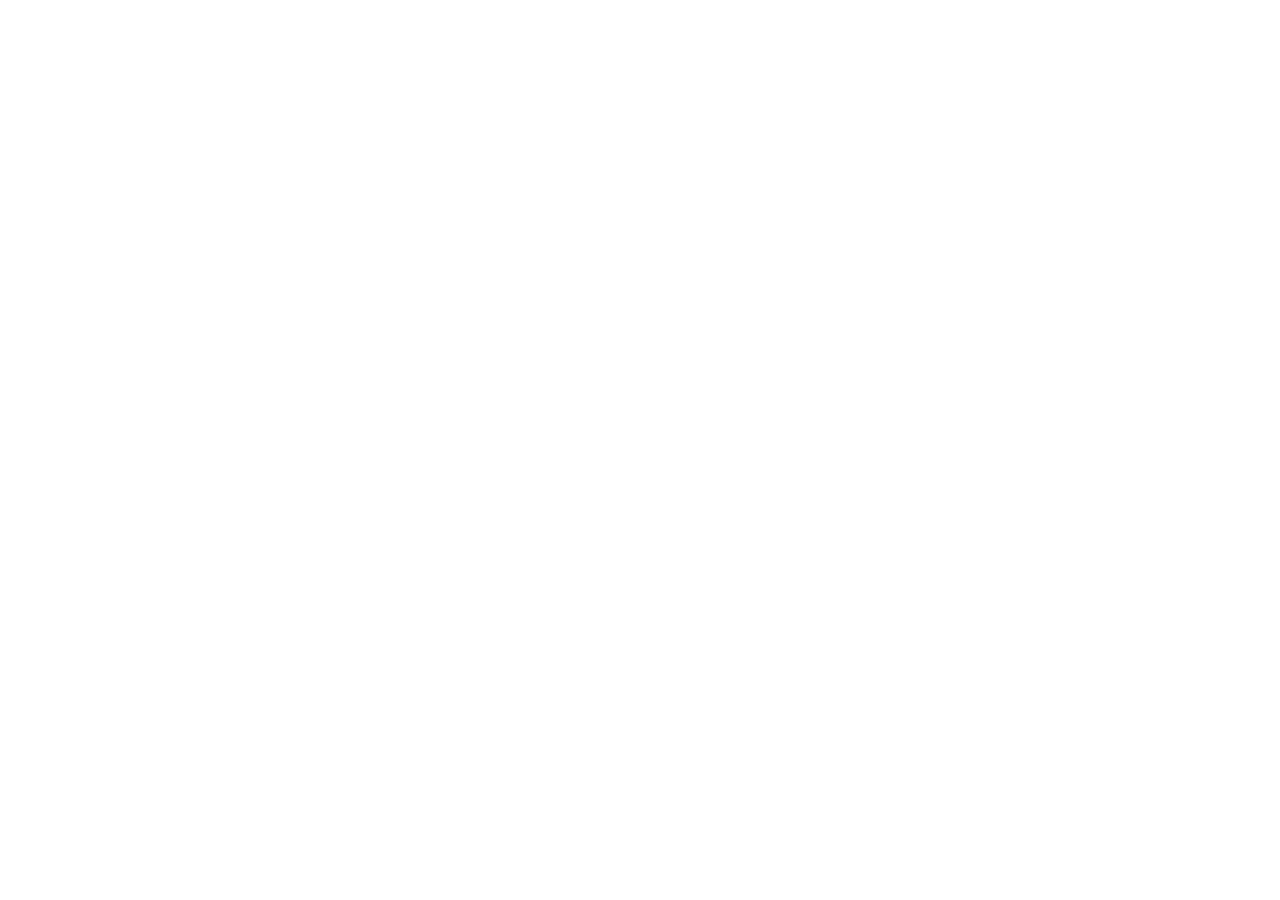
==== index.html @ b5be81a1 "Logo Agregado" ====
<!DOCTYPE html>
<html lang="en">
<head>
    <meta charset="UTF-8">
    <meta name="viewport" content="width=device-width, initial-scale=1.0">
    <title>Inicio</title>
</head>
<body>
    
</body>
</html>
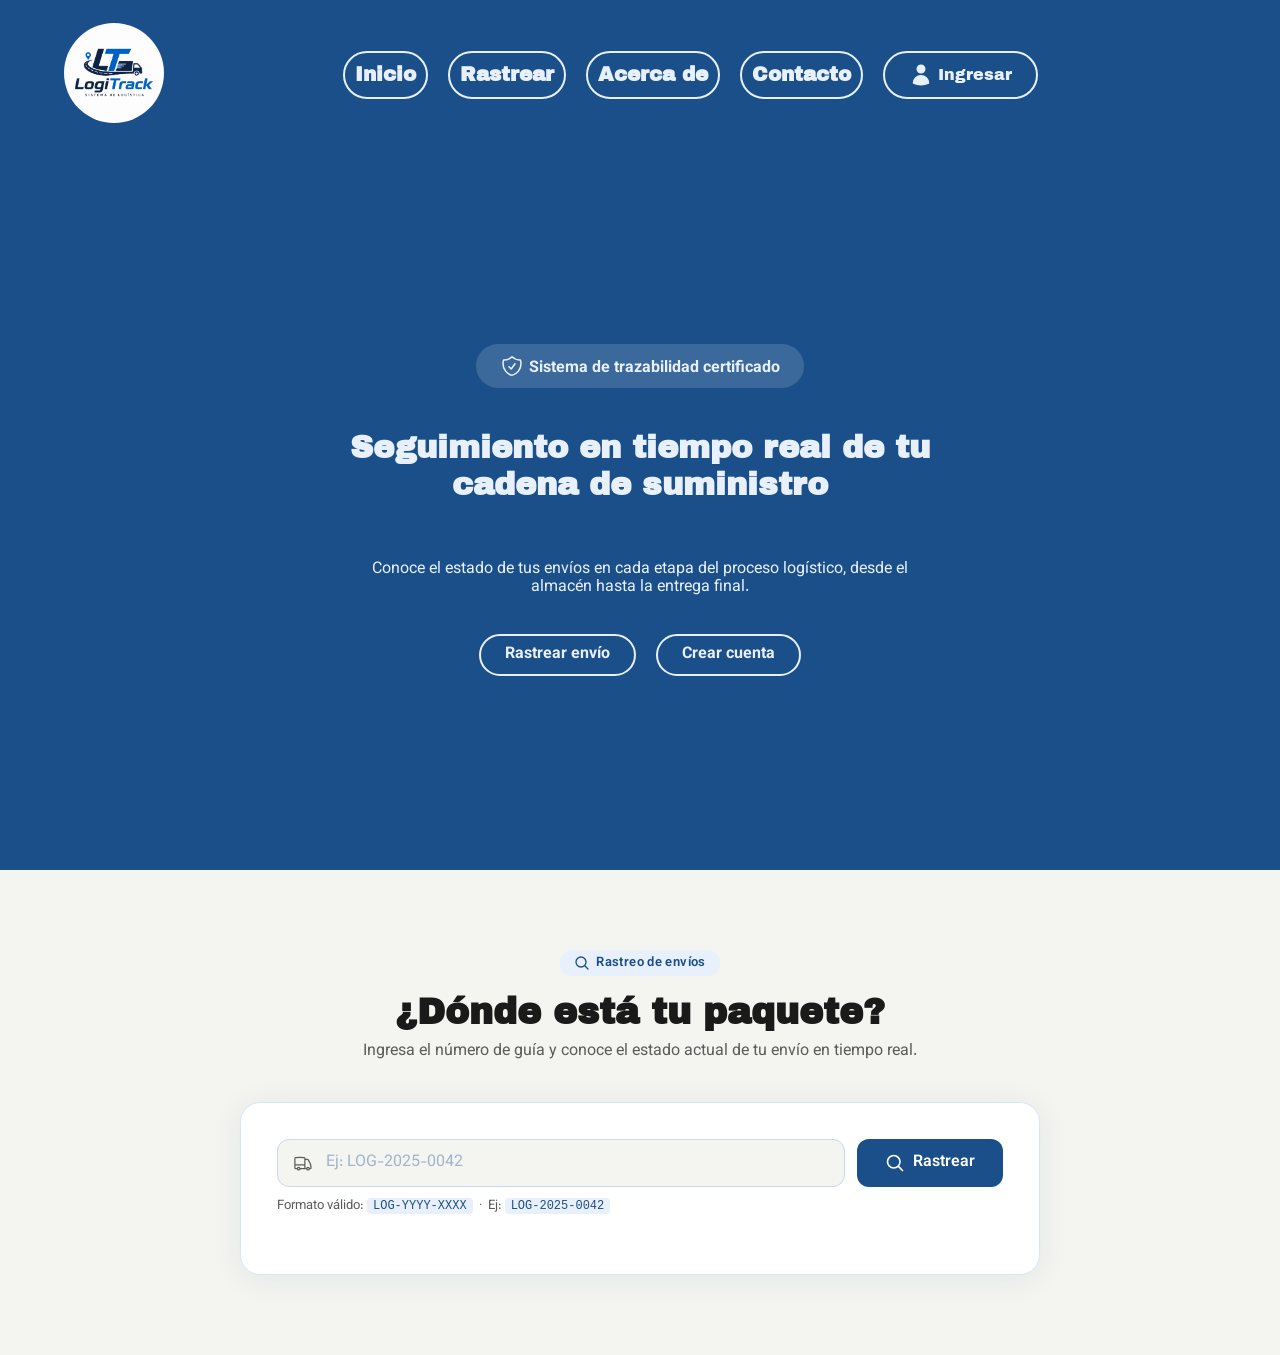
==== commit 17929ad1: "version 1.0" ====
--- a/index.html
+++ b/index.html
@@ -3,9 +3,130 @@
 <head>
     <meta charset="UTF-8">
     <meta name="viewport" content="width=device-width, initial-scale=1.0">
-    <title>Inicio</title>
+    <link rel="stylesheet" href="css/Normalize.css">
+    <link rel="stylesheet" href="css/style.css">
+    <link rel="icon" href="img/logo-logitrack.png" type="image/png">
+    <link rel="preconnect" href="https://fonts.googleapis.com">
+    <link rel="preconnect" href="https://fonts.gstatic.com" crossorigin>
+    <link href="https://fonts.googleapis.com/css2?family=Archivo+Black&family=Vazirmatn:wght@100..900&display=swap" rel="stylesheet">
+    <title>Logitrack- Sistema de Rastreo</title>
 </head>
 <body>
-    
+    <header>
+        <a href="index.html"><img src="img/logo-logitrack.png" alt="Logo" class="logo"></a>
+        <nav class="nav">
+            <a class="item" href="index.html">Inicio</a>
+            <a class="item" href="#rastrear">Rastrear</a>
+            <a class="item" href="#">Acerca de</a>
+            <a class="item" href="#">Contacto</a>
+            <div class="login">
+                <svg xmlns="http://www.w3.org/2000/svg" fill="none" viewBox="0 0 24 24" stroke-width="1.5" stroke="currentColor" class="size-6">
+                    <path stroke-linecap="round" stroke-linejoin="round" d="M15.75 6a3.75 3.75 0 1 1-7.5 0 3.75 3.75 0 0 1 7.5 0ZM4.501 20.118a7.5 7.5 0 0 1 14.998 0A17.933 17.933 0 0 1 12 21.75c-2.676 0-5.216-.584-7.499-1.632Z" />
+                </svg>
+                <a alt="Ingresar" href="login.html">Ingresar</a>
+            </div>
+        </nav>
+    </header>
+    <section class="hero">
+        <div class="hero-content">
+            <div class="cert">
+                <svg xmlns="http://www.w3.org/2000/svg" fill="none" viewBox="0 0 24 24" stroke-width="1.5" stroke="currentColor" class="size-6">
+                    <path stroke-linecap="round" stroke-linejoin="round" d="M9 12.75 11.25 15 15 9.75m-3-7.036A11.959 11.959 0 0 1 3.598 6 11.99 11.99 0 0 0 3 9.749c0 5.592 3.824 10.29 9 11.623 5.176-1.332 9-6.03 9-11.622 0-1.31-.21-2.571-.598-3.751h-.152c-3.196 0-6.1-1.248-8.25-3.285Z" />
+                </svg>
+                <p>Sistema de trazabilidad certificado</p>
+            </div>
+            <h1>Seguimiento en tiempo real de tu cadena de suministro</h1>
+            <p>Conoce el estado de tus envíos en cada etapa del proceso logístico, desde el almacén hasta la entrega final.</p>
+            <div class="btn-container">
+                <a href="#rastrear" class="btn">Rastrear envío</a>
+                <a href="login.html" class="btn">Crear cuenta</a>
+            </div>
+        </div>
+    </section>
+    <main>
+        <section>
+            
+        </section>
+        <section class="rastreo" id="rastrear" aria-label="Rastreo de envíos">
+            <div class="rastreo-inner">
+                <div class="rastreo-header">
+                    <div class="rastreo-eyebrow">
+                        <svg xmlns="http://www.w3.org/2000/svg" fill="none" viewBox="0 0 24 24" stroke-width="2" stroke="currentColor" aria-hidden="true">
+                            <path stroke-linecap="round" stroke-linejoin="round" d="m21 21-5.197-5.197m0 0A7.5 7.5 0 1 0 5.196 5.196a7.5 7.5 0 0 0 10.607 10.607Z" />
+                        </svg>
+                        Rastreo de envíos
+                    </div>
+                    <h2>¿Dónde está tu paquete?</h2>
+                    <p>Ingresa el número de guía y conoce el estado actual de tu envío en tiempo real.</p>
+                </div>
+
+                <div class="rastreo-card">
+                    <div class="msg-error" id="msg-error" role="alert" aria-live="polite">
+                        <svg xmlns="http://www.w3.org/2000/svg" fill="none" viewBox="0 0 24 24" stroke-width="2" stroke="currentColor" aria-hidden="true">
+                            <path stroke-linecap="round" stroke-linejoin="round" d="M12 9v3.75m-9.303 3.376c-.866 1.5.217 3.374 1.948 3.374h14.71c1.73 0 2.813-1.874 1.948-3.374L13.949 3.378c-.866-1.5-3.032-1.5-3.898 0L2.697 16.126ZM12 15.75h.007v.008H12v-.008Z" />
+                        </svg>
+                        <span id="msg-error-texto">Por favor ingresa un número de guía válido.</span>
+                    </div>
+ 
+                    <div class="search-bar" role="search">
+                        <div class="search-input-wrap">
+                            <svg xmlns="http://www.w3.org/2000/svg" fill="none" viewBox="0 0 24 24" stroke-width="1.5" stroke="currentColor" aria-hidden="true">
+                                <path stroke-linecap="round" stroke-linejoin="round" d="M8.25 18.75a1.5 1.5 0 0 1-3 0m3 0a1.5 1.5 0 0 0-3 0m3 0h6m-9 0H3.375a1.125 1.125 0 0 1-1.125-1.125V14.25m17.25 4.5a1.5 1.5 0 0 1-3 0m3 0a1.5 1.5 0 0 0-3 0m3 0h1.125c.621 0 1.129-.504 1.09-1.124a17.902 17.902 0 0 0-3.213-9.193 2.056 2.056 0 0 0-1.58-.86H14.25M16.5 18.75h-2.25m0-11.177v-.958c0-.568-.422-1.048-.987-1.106a48.554 48.554 0 0 0-10.026 0 1.106 1.106 0 0 0-.987 1.106v7.635m12-6.677v6.677m0 4.5v-4.5m0 0h-12" />
+                            </svg>
+                            <input
+                                type="text"
+                                class="search-input"
+                                id="input-guia"
+                                placeholder="Ej: LOG-2025-0042"
+                                maxlength="20"
+                                autocomplete="off"
+                                aria-label="Número de guía"
+                            >
+                        </div>
+                        <button class="btn-rastrear" id="btn-rastrear" onclick="rastrearEnvio()">
+                            <svg xmlns="http://www.w3.org/2000/svg" fill="none" viewBox="0 0 24 24" stroke-width="2" stroke="currentColor" aria-hidden="true">
+                                <path stroke-linecap="round" stroke-linejoin="round" d="m21 21-5.197-5.197m0 0A7.5 7.5 0 1 0 5.196 5.196a7.5 7.5 0 0 0 10.607 10.607Z" />
+                            </svg>
+                            Rastrear
+                        </button>
+                    </div>
+ 
+                    <p class="search-hint">
+                        Formato válido: <code>LOG-YYYY-XXXX</code> &nbsp;·&nbsp; Ej: <code>LOG-2025-0042</code>
+                    </p>
+
+                    <div class="resultado" id="resultado" aria-live="polite">
+                        <div class="res-head">
+                            <div>
+                                <p class="res-guia">N° de guía</p>
+                                <p class="res-titulo" id="res-numero">LOG-2025-0042</p>
+                                <p class="res-dest">
+                                    <svg xmlns="http://www.w3.org/2000/svg" fill="none" viewBox="0 0 24 24" stroke-width="1.5" stroke="currentColor" aria-hidden="true">
+                                        <path stroke-linecap="round" stroke-linejoin="round" d="M15 10.5a3 3 0 1 1-6 0 3 3 0 0 1 6 0Z" />
+                                        <path stroke-linecap="round" stroke-linejoin="round" d="M19.5 10.5c0 7.142-7.5 11.25-7.5 11.25S4.5 17.642 4.5 10.5a7.5 7.5 0 1 1 15 0Z" />
+                                    </svg>
+                                    <span id="res-dest">Cargando...</span>
+                                </p>
+                            </div>
+                            <span class="badge-estado" id="badge-estado"></span>
+                        </div>
+ 
+                        <div class="progreso" role="img" aria-label="Progreso del envío">
+                            <div class="progreso-linea">
+                                <div class="progreso-linea-fill" id="progreso-fill"></div>
+                            </div>
+                            <div class="progreso-steps" id="progreso-steps"></div>
+                        </div>
+
+                        <p class="timeline-titulo">Historial de estados</p>
+                        <div class="timeline" id="timeline"></div>
+ 
+                    </div>
+                </div>
+            </div>
+        </section>
+    </main>
+
+    <script src="js/script.js"></script>
 </body>
 </html>
--- a/css/style.css
+++ b/css/style.css
@@ -0,0 +1,729 @@
+:root {
+  --color-primario:    #1B4F8A;
+  --color-primario-bg: #E8F0FB;
+  --color-accent:     #B35C00;
+  --color-accent-bg:  #FFF3E0;
+  --color-estado-1:   #5C5C8A;
+  --color-estado-2:   #1B4F8A;
+  --color-estado-3:   #B35C00;
+  --color-estado-4:   #1A6B5A;
+  --color-estado-5:   #2D7A2D;
+  --color-error:      #9B1C1C;
+  --color-info:       #1A5C7A;
+  --color-bg-page:    #F4F4F0;
+  --color-text:       #1A1A1A;
+  --color-text-muted: #5C5C5C;
+}
+
+html{
+  font-size: 62.5%;
+}
+/*lo que hace esta configuracion es modificar tamaño fuente base para usar rem*/
+/*1rem =10px*/
+body{
+  font-size: 16px;
+  font-family: 'Vazirmatn', sans-serif;
+}
+
+header{
+  width: auto;
+  top: 0;
+  left: 0;
+  display: flex;
+  justify-content: space-between;
+  align-items: center;
+  padding: 0 5%;
+  height: 15rem;
+  background-color: var(--color-primario);
+  font-family: 'archivo black', sans-serif;
+}
+
+
+.logo{
+  width: 10rem;
+  border-radius: 50%;
+}
+
+
+.nav{
+  display: flex;
+  max-width: 120rem;
+  margin: 0 auto;
+  gap: 2rem;
+}
+
+
+.item{
+  display: block;
+  text-align: center;
+  color: var(--color-primario-bg);
+  text-decoration: none;
+  font-size: 2rem;
+  font-weight: bold;
+  padding: 1rem;
+  border: 2px solid var(--color-primario-bg);
+  border-radius: 30px;
+  transition: all 0.3s ease;
+}
+
+
+.item:hover{
+  color: var(--color-text);
+  border: 2px solid var(--color-text);
+  background-color: transparent;
+}
+.login{
+  display: flex;
+  align-items: center;
+  gap: 0.5rem;
+  padding: 1rem 2.4rem;
+  border-radius: 30px;
+  cursor: pointer;
+  border: 2px solid var(--color-primario-bg);
+  transition: all 0.3s ease;
+}
+
+.login a{
+  color: var(--color-primario-bg);
+  text-decoration: none;
+}
+
+.login svg{
+  width: 2.4rem;
+  height: 2.4rem;
+  color: var(--color-primario-bg);
+  fill: var(--color-primario-bg);
+}
+
+.login:hover{
+  color: var(--color-text);
+  border: 2px solid var(--color-text);
+  background-color: transparent;
+  fill: var(--color-text);
+}
+
+.login:hover a{
+  color: var(--color-text);
+}
+.login:hover svg{
+  color: var(--color-text);
+  fill: var(--color-text);
+}
+
+.hero{
+  display: flex;
+  justify-content: center;
+  align-items: center;
+  height: 80vh;
+  background-color: var(--color-primario);
+  color: var(--color-primario-bg);
+}
+.hero-content{
+  display: flex;
+  flex-direction: column;
+  align-items: center;
+  gap: 2rem;
+  text-align: center;
+  max-width: 60rem;
+}
+
+.cert{
+  display: flex;
+  align-items: center;
+  gap: 0.5rem;
+  padding: 0% 2.4rem;
+  border-radius: 30px;
+  background-color: #3C699B;
+}
+
+.cert svg{
+  width: 2.4rem;
+  height: 2.4rem;
+}
+
+.cert p{
+  margin-bottom: 1rem;
+  font-size: 1.6rem;
+  font-weight: bold;
+}
+.hero-content h1{
+  font-family: 'archivo black', sans-serif;
+}
+
+.hero-content p{
+  font-size: 1.6rem;
+}
+
+.btn-container{
+  display: flex;
+  gap: 2rem;
+}
+
+.btn{
+  align-items: center;
+  padding: 1rem 2.4rem;
+  border-radius: 30px;
+  border: 2px solid var(--color-primario-bg);
+  color: var(--color-primario-bg);
+  text-decoration: none;
+  font-weight: bold;
+  transition: all 0.3s ease;
+}
+
+.btn:hover{
+  color: var(--color-text);
+  border: 2px solid var(--color-estado-1);
+  background-color: #3C699B;
+}
+
+.rastreo {
+  padding: 8rem 5%;
+  background-color: var(--color-bg-page);
+}
+ 
+.rastreo-inner {
+  max-width: 80rem;
+  margin: 0 auto;
+}
+ 
+.rastreo-header {
+  text-align: center;
+  margin-bottom: 4rem;
+}
+
+.rastreo-eyebrow {
+  display: inline-flex;
+  align-items: center;
+  gap: 0.6rem;
+  background-color: var(--color-primario-bg);
+  color: var(--color-primario);
+  font-size: 1.3rem;
+  font-weight: 600;
+  padding: 0.5rem 1.4rem;
+  border-radius: 30px;
+  margin-bottom: 1.6rem;
+  letter-spacing: 0.03em;
+}
+ 
+.rastreo-eyebrow svg {
+  width: 1.6rem;
+  height: 1.6rem;
+}
+ 
+.rastreo-header h2 {
+  font-family: 'Archivo Black', sans-serif;
+  font-size: 3.6rem;
+  color: var(--color-text);
+  margin: 0 0 1rem;
+  line-height: 1.15;
+}
+ 
+.rastreo-header p {
+  font-size: 1.6rem;
+  color: var(--color-text-muted);
+  margin: 0;
+}
+.rastreo-card {
+  background: #fff;
+  border-radius: 20px;
+  border: 1px solid #D8E5F5;
+  padding: 3.6rem;
+  box-shadow: 0 4px 32px rgba(27, 79, 138, 0.07);
+}
+ 
+.search-bar {
+  display: flex;
+  gap: 1.2rem;
+  margin-bottom: 1.2rem;
+}
+ 
+.search-input-wrap {
+  flex: 1;
+  position: relative;
+}
+ 
+.search-input-wrap svg {
+  position: absolute;
+  left: 1.6rem;
+  top: 50%;
+  transform: translateY(-50%);
+  width: 2rem;
+  height: 2rem;
+  color: var(--color-text-muted);
+  pointer-events: none;
+}
+ 
+.search-input {
+  width: 100%;
+  padding: 1.4rem 1.6rem 1.4rem 4.8rem;
+  border: 1.5px solid #C8D8EE;
+  border-radius: 12px;
+  font-size: 1.6rem;
+  font-family: 'Vazirmatn', sans-serif;
+  color: var(--color-text);
+  background: var(--color-bg-page);
+  box-sizing: border-box;
+  transition: border-color 0.25s, box-shadow 0.25s;
+  outline: none;
+}
+ 
+.search-input::placeholder {
+   color: #A0B4CC;
+}
+ 
+.search-input:focus {
+  border-color: var(--color-primario);
+  box-shadow: 0 0 0 3px rgba(27, 79, 138, 0.12);
+  background: #fff;
+}
+ 
+.search-input.error {
+  border-color: var(--color-error);
+  box-shadow: 0 0 0 3px rgba(155, 28, 28, 0.1);
+}
+ 
+.btn-rastrear {
+  display: flex;
+  align-items: center;
+  gap: 0.8rem;
+  padding: 1.4rem 2.8rem;
+  background-color: var(--color-primario);
+  color: #fff;
+  border: none;
+  border-radius: 12px;
+  font-size: 1.6rem;
+  font-family: 'Vazirmatn', sans-serif;
+  font-weight: 600;
+  cursor: pointer;
+  white-space: nowrap;
+  transition: background-color 0.25s, transform 0.15s;
+}
+ 
+.btn-rastrear svg {
+  width: 2rem;
+  height: 2rem;
+}
+ 
+.btn-rastrear:hover {
+  background-color: #163F6E;
+}
+ 
+.btn-rastrear:active {
+  transform: scale(0.97);
+}
+ 
+.btn-rastrear:disabled {
+  background-color: #8AAECE;
+  cursor: not-allowed;
+  transform: none;
+}
+
+.msg-error {
+  display: none;
+  align-items: center;
+  gap: 0.8rem;
+  background-color: #FCEBEB;
+  border: 1px solid #F0C0C0;
+  border-radius: 10px;
+  padding: 1rem 1.4rem;
+  font-size: 1.4rem;
+  color: var(--color-error);
+  margin-bottom: 0.8rem;
+}
+ 
+.msg-error.visible {
+  display: flex;
+}
+ 
+.msg-error svg {
+  width: 1.8rem;
+  height: 1.8rem;
+  flex-shrink: 0;
+}
+ 
+.search-hint {
+  font-size: 1.3rem;
+  color: var(--color-text-muted);
+  margin: 0 0 2.4rem;
+}
+ 
+.search-hint code {
+  font-family: 'Courier New', monospace;
+  background: var(--color-primario-bg);
+  color: var(--color-primario);
+  padding: 0.1rem 0.6rem;
+  border-radius: 4px;
+  font-size: 1.2rem;
+}
+ 
+.resultado {
+  display: none;
+  border-top: 1px solid #E4EDF8;
+  padding-top: 2.8rem;
+  margin-top: 2.8rem;
+  animation: fadeIn 0.35s ease;
+}
+ 
+.resultado.visible {
+  display: block;
+}
+ 
+@keyframes fadeIn {
+  from { opacity: 0; transform: translateY(10px); }
+  to   { opacity: 1; transform: translateY(0); }
+}
+ 
+.res-head {
+  display: flex;
+  align-items: flex-start;
+  justify-content: space-between;
+  margin-bottom: 2.4rem;
+  gap: 1.6rem;
+  flex-wrap: wrap;
+}
+ 
+.res-guia {
+  font-size: 1.3rem;
+  color: var(--color-text-muted);
+  margin: 0 0 0.4rem;
+}
+ 
+.res-titulo {
+  font-family: 'Archivo Black', sans-serif;
+  font-size: 2.2rem;
+  color: var(--color-text);
+  margin: 0 0 0.4rem;
+}
+ 
+.res-dest {
+  font-size: 1.4rem;
+  color: var(--color-text-muted);
+  display: flex;
+  align-items: center;
+  gap: 0.4rem;
+}
+ 
+.res-dest svg {
+  width: 1.6rem;
+  height: 1.6rem;
+  color: var(--color-text-muted);
+}
+ 
+.badge-estado {
+  display: inline-flex;
+  align-items: center;
+  gap: 0.6rem;
+  padding: 0.6rem 1.4rem;
+  border-radius: 30px;
+  font-size: 1.4rem;
+  font-weight: 600;
+  white-space: nowrap;
+}
+ 
+.badge-estado svg {
+  width: 1.6rem;
+  height: 1.6rem;
+}
+ 
+.progreso {
+  position: relative;
+  margin-bottom: 2.4rem;
+}
+ 
+.progreso-linea {
+  position: absolute;
+  top: 1.8rem;
+  left: 3.6rem;
+  right: 3.6rem;
+  height: 3px;
+  background: #E0EAF5;
+  z-index: 0;
+  border-radius: 2px;
+}
+ 
+.progreso-linea-fill {
+  height: 100%;
+  background: var(--color-primario);
+  border-radius: 2px;
+  transition: width 0.6s ease;
+}
+ 
+.progreso-steps {
+  display: flex;
+  justify-content: space-between;
+  position: relative;
+  z-index: 1;
+}
+ 
+.step {
+  display: flex;
+  flex-direction: column;
+  align-items: center;
+  gap: 0.8rem;
+  flex: 1;
+}
+ 
+.step-circle {
+  width: 3.6rem;
+  height: 3.6rem;
+  border-radius: 50%;
+  display: flex;
+  align-items: center;
+  justify-content: center;
+  border: 2px solid #D0E2F5;
+  background: #fff;
+  transition: all 0.3s ease;
+}
+ 
+.step-circle svg {
+  width: 1.8rem;
+  height: 1.8rem;
+}
+ 
+.step.hecho .step-circle {
+  border-color: transparent;
+  color: #fff;
+}
+ 
+.step.actual .step-circle {
+  border-width: 3px;
+  color: #fff;
+}
+ 
+.step.pendiente .step-circle {
+  background: #F4F4F0;
+  color: #A0B4CC;
+}
+ 
+.step-num {
+  font-size: 1.1rem;
+  font-weight: 600;
+  color: var(--color-text-muted);
+}
+ 
+.step-lbl {
+  font-size: 1.2rem;
+  font-weight: 500;
+  text-align: center;
+  line-height: 1.3;
+  max-width: 7rem;
+}
+ 
+.timeline-titulo {
+  font-size: 1.4rem;
+  font-weight: 600;
+  color: var(--color-text);
+  margin: 0 0 1.4rem;
+}
+ 
+.timeline {
+  display: flex;
+  flex-direction: column;
+  gap: 0;
+}
+ 
+.tl-item {
+  display: flex;
+  gap: 1.4rem;
+  position: relative;
+}
+ 
+.tl-left {
+  display: flex;
+  flex-direction: column;
+  align-items: center;
+  width: 3.2rem;
+  flex-shrink: 0;
+}
+ 
+.tl-dot {
+  width: 1.4rem;
+  height: 1.4rem;
+  border-radius: 50%;
+  flex-shrink: 0;
+  margin-top: 0.4rem;
+  border: 2px solid transparent;
+}
+ 
+.tl-line {
+  flex: 1;
+  width: 2px;
+  background: #E0EAF5;
+  margin: 0.4rem 0;
+  min-height: 2rem;
+}
+ 
+.tl-item:last-child .tl-line {
+  display: none;
+}
+ 
+.tl-body {
+  padding-bottom: 2rem;
+  flex: 1;
+}
+ 
+.tl-estado {
+  font-size: 1.4rem;
+  font-weight: 600;
+  color: var(--color-text);
+  margin: 0 0 0.2rem;
+}
+ 
+.tl-meta {
+  font-size: 1.3rem;
+  color: var(--color-text-muted);
+  margin: 0 0 0.4rem;
+  display: flex;
+  align-items: center;
+  gap: 0.6rem;
+}
+ 
+.tl-meta svg {
+  width: 1.4rem;
+  height: 1.4rem;
+}
+ 
+.tl-obs {
+  font-size: 1.3rem;
+  color: var(--color-text-muted);
+  background: var(--color-bg-page);
+  border-radius: 8px;
+  padding: 0.7rem 1rem;
+  margin: 0;
+  border-left: 3px solid #D0E2F5;
+}
+
+
+@media (max-width: 768px) {
+
+  header {
+    position: relative;
+    height: auto;
+    flex-direction: column;
+  }
+
+  .logo { 
+    width: 8rem;
+    margin-left: 2.7rem;
+  }
+
+  .nav{
+    flex-direction: column;
+    gap: 1rem;
+    width: 100%;
+    border-radius: none;
+  }
+
+  .item{
+    border: none;
+    border-radius: none;
+    width: 100%;
+    height: 100%;
+  }
+
+  .item:hover{
+    color: var(--color-primario-bg);
+    background-color: #3C699B;
+    border: none;
+    border-radius: none;
+    width: 100%;
+  }
+
+  .login {
+    padding: 0.7rem 1.4rem;
+    border: none;
+    width: 100%;
+    justify-content: center;
+    font-size: 1.9rem;
+  }
+
+  .login:hover{
+    background-color: #3C699B;
+    border: none;
+    width: 100%;
+  }
+
+  .login:hover a{
+    color: var(--color-primario-bg);
+  }
+
+  .login:hover svg{
+    color: var(--color-primario-bg);
+    fill: var(--color-primario-bg);
+  }
+
+  .hero {
+    height: auto;
+    min-height: 60vh;
+    padding: 4rem 2rem;
+  }
+
+  .hero-content {
+    max-width: 100%;
+    gap: 1.6rem;
+  }
+
+  .hero-content h1 {
+    font-size: 2.8rem;      
+  }
+
+  .btn-container {
+    flex-direction: column;  
+    align-items: center;
+    gap: 1rem;
+    width: 100%;
+  }
+
+  .btn {
+    width: 80%;
+    text-align: center;
+    justify-content: center;
+  }
+
+  .rastreo {
+    padding: 5rem 5%;
+  }
+ 
+  .rastreo-header h2 {
+    font-size: 2.8rem;
+  }
+ 
+  .rastreo-card {
+    padding: 2.4rem 2rem;
+  }
+ 
+  .search-bar {
+    flex-direction: column;
+  }
+ 
+  .btn-rastrear {
+    width: 100%;
+    justify-content: center;
+  }
+ 
+  .res-head {
+    flex-direction: column;
+  }
+ 
+  .step-lbl {
+    font-size: 1rem;
+    max-width: 5.5rem;
+  }
+ 
+  .step-circle {
+    width: 3rem;
+    height: 3rem;
+  }
+ 
+  .step-circle svg {
+    width: 1.5rem;
+    height: 1.5rem;
+  }
+ 
+  .progreso-linea {
+    top: 1.5rem;
+    left: 3rem;
+    right: 3rem;
+  }
+
+}
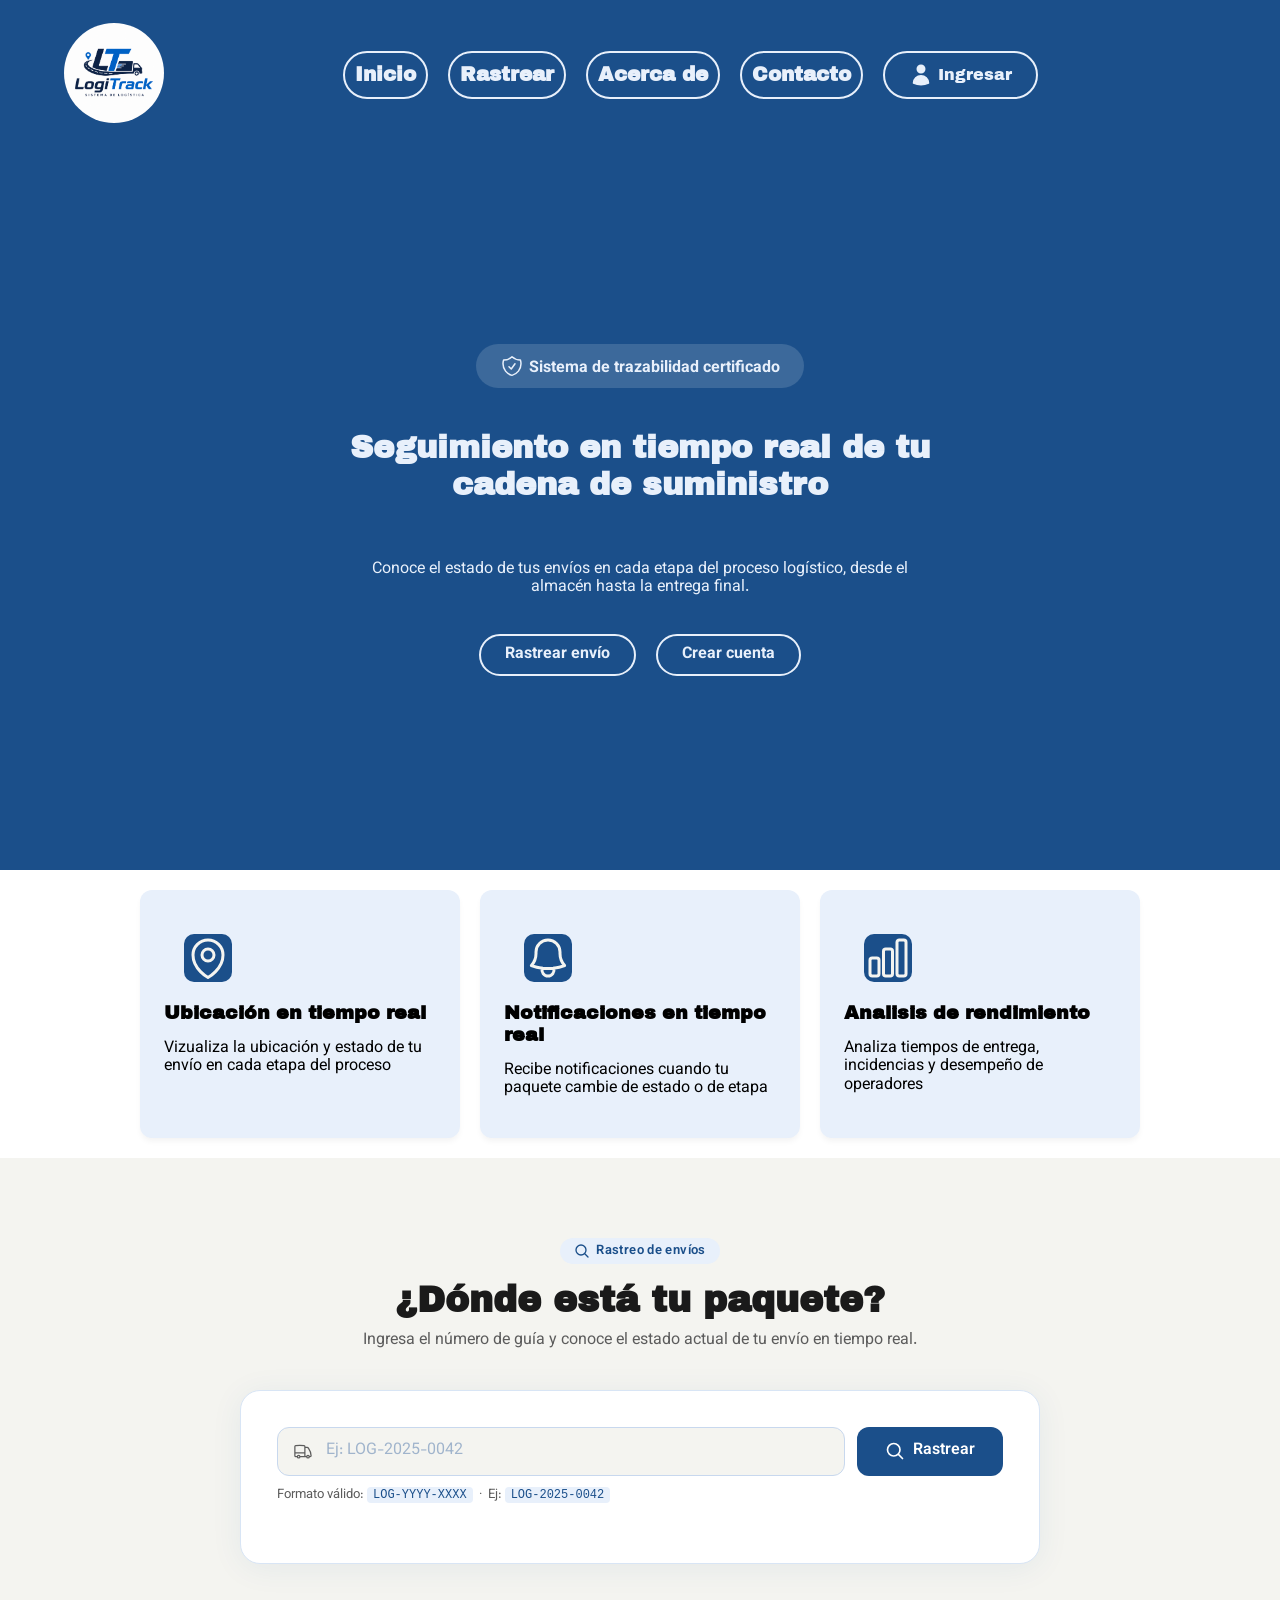
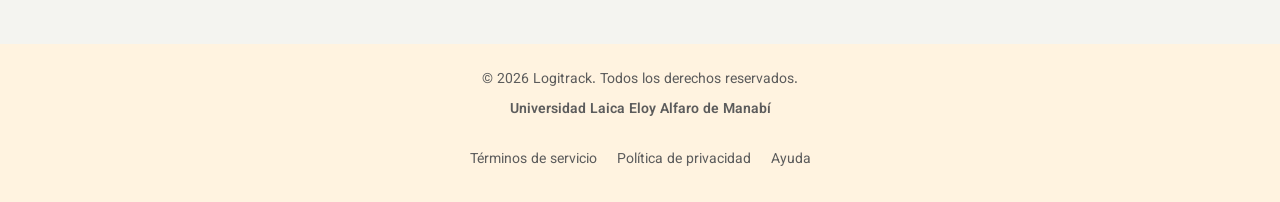
==== commit 2073cc23: "version 1.1" ====
--- a/index.html
+++ b/index.html
@@ -17,8 +17,8 @@
         <nav class="nav">
             <a class="item" href="index.html">Inicio</a>
             <a class="item" href="#rastrear">Rastrear</a>
-            <a class="item" href="#">Acerca de</a>
-            <a class="item" href="#">Contacto</a>
+            <a class="item" href="EnProceso.html">Acerca de</a>
+            <a class="item" href="EnProceso.html">Contacto</a>
             <div class="login">
                 <svg xmlns="http://www.w3.org/2000/svg" fill="none" viewBox="0 0 24 24" stroke-width="1.5" stroke="currentColor" class="size-6">
                     <path stroke-linecap="round" stroke-linejoin="round" d="M15.75 6a3.75 3.75 0 1 1-7.5 0 3.75 3.75 0 0 1 7.5 0ZM4.501 20.118a7.5 7.5 0 0 1 14.998 0A17.933 17.933 0 0 1 12 21.75c-2.676 0-5.216-.584-7.499-1.632Z" />
@@ -44,8 +44,31 @@
         </div>
     </section>
     <main>
-        <section>
-            
+        <section class="info">
+           <div class="cart">
+                <svg xmlns="http://www.w3.org/2000/svg" fill="none" viewBox="0 0 24 24" stroke-width="1.5" stroke="currentColor" class="size-6">
+                    <path stroke-linecap="round" stroke-linejoin="round" d="M15 10.5a3 3 0 1 1-6 0 3 3 0 0 1 6 0Z" />
+                    <path stroke-linecap="round" stroke-linejoin="round" d="M19.5 10.5c0 7.142-7.5 11.25-7.5 11.25S4.5 17.642 4.5 10.5a7.5 7.5 0 1 1 15 0Z" />
+                </svg>
+                <h2>Ubicación en tiempo real</h2>
+                <p>Vizualiza la ubicación y estado de tu envío en cada etapa del proceso</p>
+           </div>
+
+           <div class="cart">
+            <svg xmlns="http://www.w3.org/2000/svg" fill="none" viewBox="0 0 24 24" stroke-width="1.5" stroke="currentColor" class="size-6">
+                <path stroke-linecap="round" stroke-linejoin="round" d="M14.857 17.082a23.848 23.848 0 0 0 5.454-1.31A8.967 8.967 0 0 1 18 9.75V9A6 6 0 0 0 6 9v.75a8.967 8.967 0 0 1-2.312 6.022c1.733.64 3.56 1.085 5.455 1.31m5.714 0a24.255 24.255 0 0 1-5.714 0m5.714 0a3 3 0 1 1-5.714 0" />
+            </svg>
+            <h2>Notificaciones en tiempo real</h2>
+            <p>Recibe notificaciones cuando tu paquete cambie de estado o de etapa</p>
+           </div>
+           
+           <div class="cart">
+            <svg xmlns="http://www.w3.org/2000/svg" fill="none" viewBox="0 0 24 24" stroke-width="1.5" stroke="currentColor" class="size-6">
+                <path stroke-linecap="round" stroke-linejoin="round" d="M3 13.125C3 12.504 3.504 12 4.125 12h2.25c.621 0 1.125.504 1.125 1.125v6.75C7.5 20.496 6.996 21 6.375 21h-2.25A1.125 1.125 0 0 1 3 19.875v-6.75ZM9.75 8.625c0-.621.504-1.125 1.125-1.125h2.25c.621 0 1.125.504 1.125 1.125v11.25c0 .621-.504 1.125-1.125 1.125h-2.25a1.125 1.125 0 0 1-1.125-1.125V8.625ZM16.5 4.125c0-.621.504-1.125 1.125-1.125h2.25C20.496 3 21 3.504 21 4.125v15.75c0 .621-.504 1.125-1.125 1.125h-2.25a1.125 1.125 0 0 1-1.125-1.125V4.125Z" />
+            </svg>
+            <h2>Analisis de rendimiento</h2>
+            <p>Analiza tiempos de entrega, incidencias y desempeño de operadores</p>
+           </div>
         </section>
         <section class="rastreo" id="rastrear" aria-label="Rastreo de envíos">
             <div class="rastreo-inner">
@@ -127,6 +150,16 @@
         </section>
     </main>
 
+    <footer class="ends">
+        <p>&copy; 2026 Logitrack. Todos los derechos reservados.</p>
+        <p class="uni">Universidad Laica Eloy Alfaro de Manabí</p>
+        <div class="footer-links">
+            <a href="EnProceso.html">Términos de servicio</a>
+            <a href="EnProceso.html">Política de privacidad</a>
+            <a href="EnProceso.html">Ayuda</a>
+        </div>
+    </footer>
+
     <script src="js/script.js"></script>
 </body>
 </html>
--- a/css/style.css
+++ b/css/style.css
@@ -133,7 +133,7 @@
   gap: 0.5rem;
   padding: 0% 2.4rem;
   border-radius: 30px;
-  background-color: #3C699B;
+  background-color:   #3C699B;
 }
 
 .cert svg{
@@ -174,6 +174,39 @@
   color: var(--color-text);
   border: 2px solid var(--color-estado-1);
   background-color: #3C699B;
+}
+
+.info{
+  display: grid;
+  grid-template-columns: repeat(auto-fit, minmax(300px, 1fr));
+  gap: 2rem;
+  max-width: 100rem;
+  margin: 0 auto;
+}
+
+.info h2{
+  font-family: 'Archivo Black', sans-serif;
+  font-size: 1.9rem;
+}
+
+.info svg{
+  width: 4.8rem;
+  height: 4.8rem;
+  display: flex;
+  align-items: center;
+  justify-content: center;
+  margin: 2rem 2rem 2rem;
+  color: var(--color-bg-page);
+  border-radius: 10px;
+  background-color: var(--color-primario);
+}
+
+.cart{
+  background-color: var(--color-primario-bg);
+  margin: 2rem 0 2rem;
+  border-radius: 1.2rem;
+  padding: 2.4rem;
+  box-shadow: 0 4px 6px -1px rgba(0, 0, 0, 0.05);
 }
 
 .rastreo {
@@ -593,6 +626,35 @@
   border-left: 3px solid #D0E2F5;
 }
 
+footer{
+  background-color: var(--color-accent-bg);
+}
+
+.ends{
+  text-align: center;
+  font-size: 1.4rem;
+  color: var(--color-text-muted);
+  padding: 1.4rem 0;
+}
+
+.uni{
+  font-weight: 600;
+}
+
+.footer-links{
+  display: flex;
+  justify-content: center;
+  gap: 2rem;
+  padding: 2rem 0;
+}
+
+.footer-links a{
+  color: var(--color-text-muted);
+  text-decoration: none;
+  font-size: 1.4rem;
+  transition: color 0.3s ease;
+}
+
 
 @media (max-width: 768px) {
 
@@ -726,4 +788,18 @@
     right: 3rem;
   }
 
+}
+
+/*Estilos del login*/
+
+.heade{
+  display: flex;
+  justify-content: center;
+  align-items: center;
+}
+
+.heade h1{
+  text-align: center;
+  color: var(--color-primario-bg);
+  margin: 0 4.6rem;
 }
